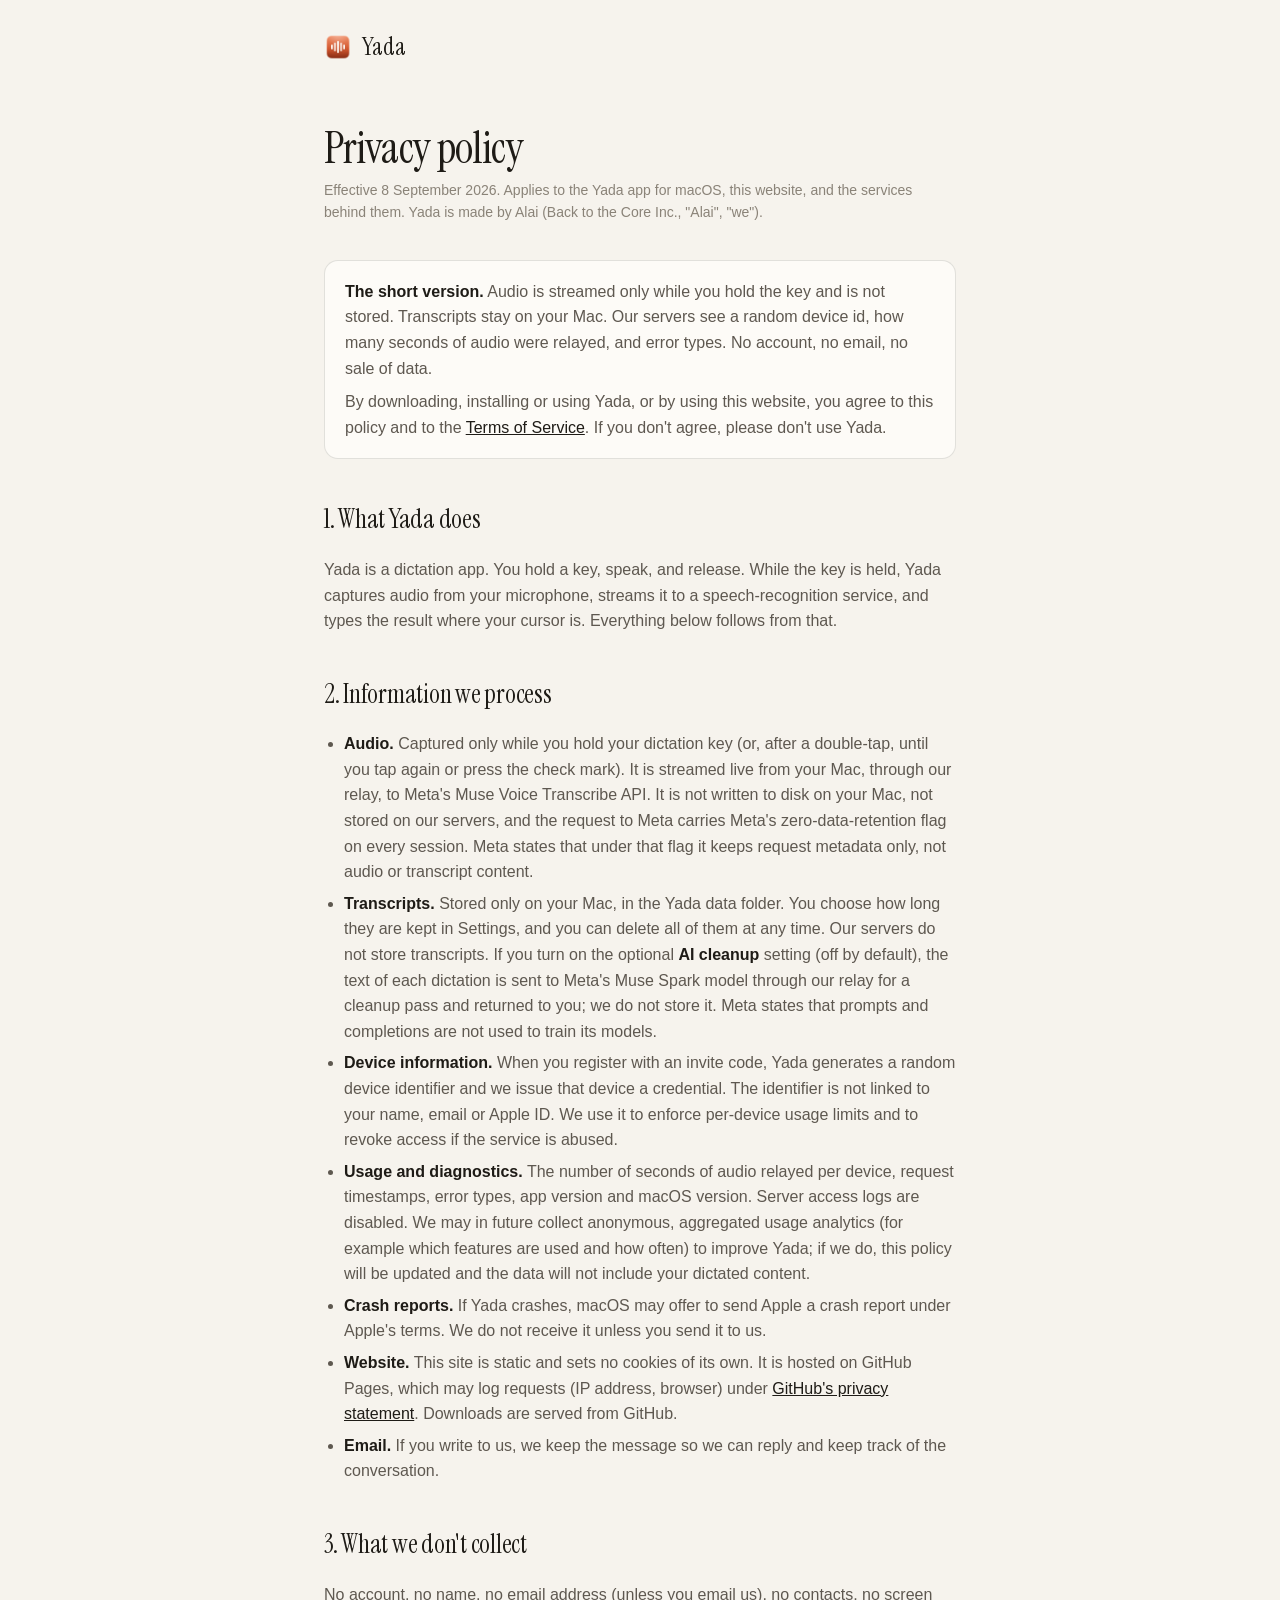
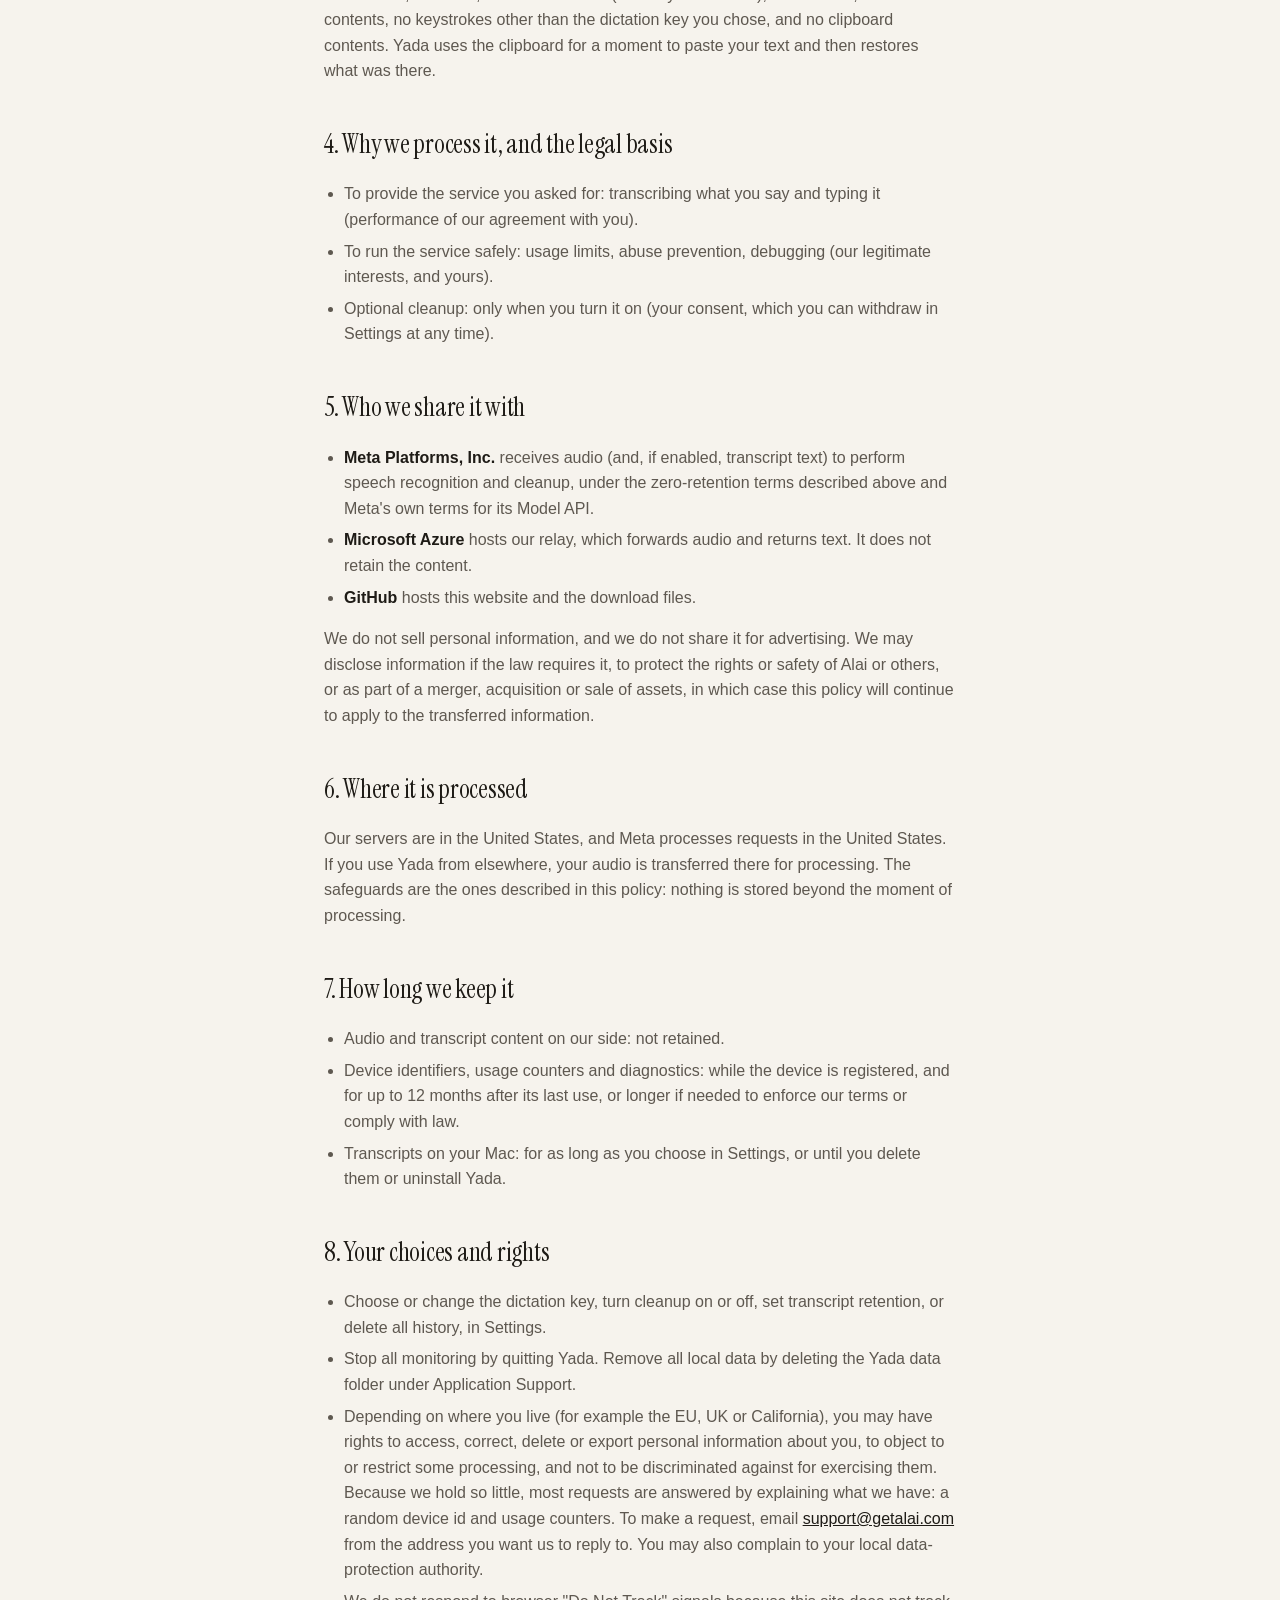
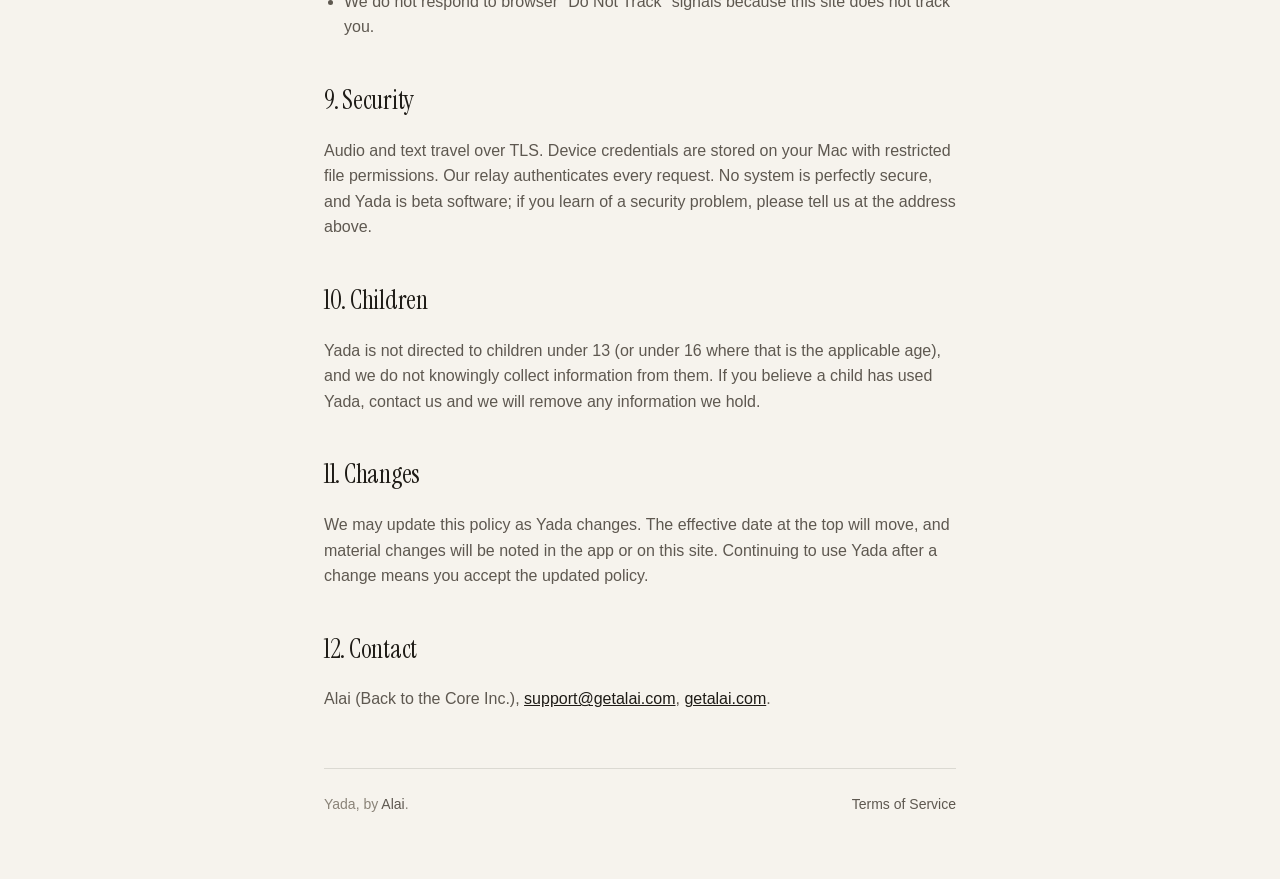
==== privacy/index.html @ 4c60f6fd "Privacy policy and terms of service; attribution to Alai" ====
<!doctype html>
<html lang="en">
<head>
<meta charset="utf-8">
<meta name="viewport" content="width=device-width, initial-scale=1">
<title>Yada privacy policy</title>
<meta name="description" content="What Yada collects, what it doesn't, and what happens to your voice.">
<link rel="icon" href="../favicon.svg" type="image/svg+xml">
<link rel="stylesheet" href="../legal.css">
</head>
<body>
<div class="wrap">
  <header><a class="brand" href="../"><img src="../icon.png" alt="" width="28" height="28"><span>Yada</span></a></header>

  <h1>Privacy policy</h1>
  <p class="meta">Effective 8 September 2026. Applies to the Yada app for macOS, this website, and the services behind them. Yada is made by Alai (Back to the Core Inc., "Alai", "we").</p>

  <div class="summary">
    <p><strong>The short version.</strong> Audio is streamed only while you hold the key and is not stored. Transcripts stay on your Mac. Our servers see a random device id, how many seconds of audio were relayed, and error types. No account, no email, no sale of data.</p>
    <p>By downloading, installing or using Yada, or by using this website, you agree to this policy and to the <a href="../terms/">Terms of Service</a>. If you don't agree, please don't use Yada.</p>
  </div>

  <h2>1. What Yada does</h2>
  <p>Yada is a dictation app. You hold a key, speak, and release. While the key is held, Yada captures audio from your microphone, streams it to a speech-recognition service, and types the result where your cursor is. Everything below follows from that.</p>

  <h2>2. Information we process</h2>
  <ul>
    <li><strong>Audio.</strong> Captured only while you hold your dictation key (or, after a double-tap, until you tap again or press the check mark). It is streamed live from your Mac, through our relay, to Meta's Muse Voice Transcribe API. It is not written to disk on your Mac, not stored on our servers, and the request to Meta carries Meta's zero-data-retention flag on every session. Meta states that under that flag it keeps request metadata only, not audio or transcript content.</li>
    <li><strong>Transcripts.</strong> Stored only on your Mac, in the Yada data folder. You choose how long they are kept in Settings, and you can delete all of them at any time. Our servers do not store transcripts. If you turn on the optional <strong>AI cleanup</strong> setting (off by default), the text of each dictation is sent to Meta's Muse Spark model through our relay for a cleanup pass and returned to you; we do not store it. Meta states that prompts and completions are not used to train its models.</li>
    <li><strong>Device information.</strong> When you register with an invite code, Yada generates a random device identifier and we issue that device a credential. The identifier is not linked to your name, email or Apple ID. We use it to enforce per-device usage limits and to revoke access if the service is abused.</li>
    <li><strong>Usage and diagnostics.</strong> The number of seconds of audio relayed per device, request timestamps, error types, app version and macOS version. Server access logs are disabled. We may in future collect anonymous, aggregated usage analytics (for example which features are used and how often) to improve Yada; if we do, this policy will be updated and the data will not include your dictated content.</li>
    <li><strong>Crash reports.</strong> If Yada crashes, macOS may offer to send Apple a crash report under Apple's terms. We do not receive it unless you send it to us.</li>
    <li><strong>Website.</strong> This site is static and sets no cookies of its own. It is hosted on GitHub Pages, which may log requests (IP address, browser) under <a href="https://docs.github.com/site-policy/privacy-policies/github-general-privacy-statement">GitHub's privacy statement</a>. Downloads are served from GitHub.</li>
    <li><strong>Email.</strong> If you write to us, we keep the message so we can reply and keep track of the conversation.</li>
  </ul>

  <h2>3. What we don't collect</h2>
  <p>No account, no name, no email address (unless you email us), no contacts, no screen contents, no keystrokes other than the dictation key you chose, and no clipboard contents. Yada uses the clipboard for a moment to paste your text and then restores what was there.</p>

  <h2>4. Why we process it, and the legal basis</h2>
  <ul>
    <li>To provide the service you asked for: transcribing what you say and typing it (performance of our agreement with you).</li>
    <li>To run the service safely: usage limits, abuse prevention, debugging (our legitimate interests, and yours).</li>
    <li>Optional cleanup: only when you turn it on (your consent, which you can withdraw in Settings at any time).</li>
  </ul>

  <h2>5. Who we share it with</h2>
  <ul>
    <li><strong>Meta Platforms, Inc.</strong> receives audio (and, if enabled, transcript text) to perform speech recognition and cleanup, under the zero-retention terms described above and Meta's own terms for its Model API.</li>
    <li><strong>Microsoft Azure</strong> hosts our relay, which forwards audio and returns text. It does not retain the content.</li>
    <li><strong>GitHub</strong> hosts this website and the download files.</li>
  </ul>
  <p>We do not sell personal information, and we do not share it for advertising. We may disclose information if the law requires it, to protect the rights or safety of Alai or others, or as part of a merger, acquisition or sale of assets, in which case this policy will continue to apply to the transferred information.</p>

  <h2>6. Where it is processed</h2>
  <p>Our servers are in the United States, and Meta processes requests in the United States. If you use Yada from elsewhere, your audio is transferred there for processing. The safeguards are the ones described in this policy: nothing is stored beyond the moment of processing.</p>

  <h2>7. How long we keep it</h2>
  <ul>
    <li>Audio and transcript content on our side: not retained.</li>
    <li>Device identifiers, usage counters and diagnostics: while the device is registered, and for up to 12 months after its last use, or longer if needed to enforce our terms or comply with law.</li>
    <li>Transcripts on your Mac: for as long as you choose in Settings, or until you delete them or uninstall Yada.</li>
  </ul>

  <h2>8. Your choices and rights</h2>
  <ul>
    <li>Choose or change the dictation key, turn cleanup on or off, set transcript retention, or delete all history, in Settings.</li>
    <li>Stop all monitoring by quitting Yada. Remove all local data by deleting the Yada data folder under Application Support.</li>
    <li>Depending on where you live (for example the EU, UK or California), you may have rights to access, correct, delete or export personal information about you, to object to or restrict some processing, and not to be discriminated against for exercising them. Because we hold so little, most requests are answered by explaining what we have: a random device id and usage counters. To make a request, email <a href="mailto:support@getalai.com?subject=Yada%20privacy">support@getalai.com</a> from the address you want us to reply to. You may also complain to your local data-protection authority.</li>
    <li>We do not respond to browser "Do Not Track" signals because this site does not track you.</li>
  </ul>

  <h2>9. Security</h2>
  <p>Audio and text travel over TLS. Device credentials are stored on your Mac with restricted file permissions. Our relay authenticates every request. No system is perfectly secure, and Yada is beta software; if you learn of a security problem, please tell us at the address above.</p>

  <h2>10. Children</h2>
  <p>Yada is not directed to children under 13 (or under 16 where that is the applicable age), and we do not knowingly collect information from them. If you believe a child has used Yada, contact us and we will remove any information we hold.</p>

  <h2>11. Changes</h2>
  <p>We may update this policy as Yada changes. The effective date at the top will move, and material changes will be noted in the app or on this site. Continuing to use Yada after a change means you accept the updated policy.</p>

  <h2>12. Contact</h2>
  <p>Alai (Back to the Core Inc.), <a href="mailto:support@getalai.com">support@getalai.com</a>, <a href="https://getalai.com">getalai.com</a>.</p>

  <footer>
    <span>Yada, by <a href="https://getalai.com">Alai</a>.</span>
    <span><a href="../terms/">Terms of Service</a></span>
  </footer>
</div>
</body>
</html>
---- legal.css ----
@font-face {
  font-family: 'Instrument Serif';
  font-style: normal; font-weight: 400; font-display: swap;
  src: url('../fonts/InstrumentSerif-Regular.woff2') format('woff2');
}
:root {
  --bg: #f6f3ed; --bg-raised: #fdfbf7; --ink: #1e1b16; --ink-2: #5e5850; --ink-3: #8a8378;
  --line: rgba(30, 27, 22, 0.12); --ember: #c4481f;
  --serif: 'Instrument Serif', 'Iowan Old Style', Palatino, 'Times New Roman', serif;
  --sans: -apple-system, BlinkMacSystemFont, 'SF Pro Text', 'Helvetica Neue', 'Segoe UI', sans-serif;
  color-scheme: light dark;
}
@media (prefers-color-scheme: dark) {
  :root { --bg: #131110; --bg-raised: #1c1917; --ink: #f1ece3; --ink-2: #aba396; --ink-3: #7d766b; --line: rgba(241, 236, 227, 0.14); --ember: #e0714b; }
}
* { box-sizing: border-box; }
body { margin: 0; background: var(--bg); color: var(--ink); font-family: var(--sans); font-size: 16px; line-height: 1.6; -webkit-font-smoothing: antialiased; }
.wrap { max-width: 680px; margin: 0 auto; padding: 0 24px 64px; }
header { padding: 28px 0 0; }
.brand { display: inline-flex; align-items: center; gap: 10px; text-decoration: none; color: inherit; }
.brand img { width: 28px; height: 28px; border-radius: 7px; }
.brand span { font-family: var(--serif); font-size: 24px; }
h1 { font-family: var(--serif); font-weight: 400; font-size: 44px; letter-spacing: -0.02em; line-height: 1.05; margin: 56px 0 8px; }
.meta { color: var(--ink-3); font-size: 14px; margin: 0 0 36px; }
h2 { font-family: var(--serif); font-weight: 400; font-size: 26px; letter-spacing: -0.01em; margin: 40px 0 10px; }
p, li { color: var(--ink-2); }
p strong, li strong { color: var(--ink); font-weight: 600; }
a { color: var(--ink); }
ul { padding-left: 20px; }
li { margin: 6px 0; }
.summary { background: var(--bg-raised); border: 1px solid var(--line); border-radius: 14px; padding: 18px 20px; margin: 0 0 8px; }
.summary p { margin: 0 0 8px; }
.summary p:last-child { margin: 0; }
footer { margin-top: 56px; padding-top: 24px; border-top: 1px solid var(--line); color: var(--ink-3); font-size: 14px; display: flex; justify-content: space-between; flex-wrap: wrap; gap: 12px; }
footer a { color: var(--ink-2); text-decoration: none; }
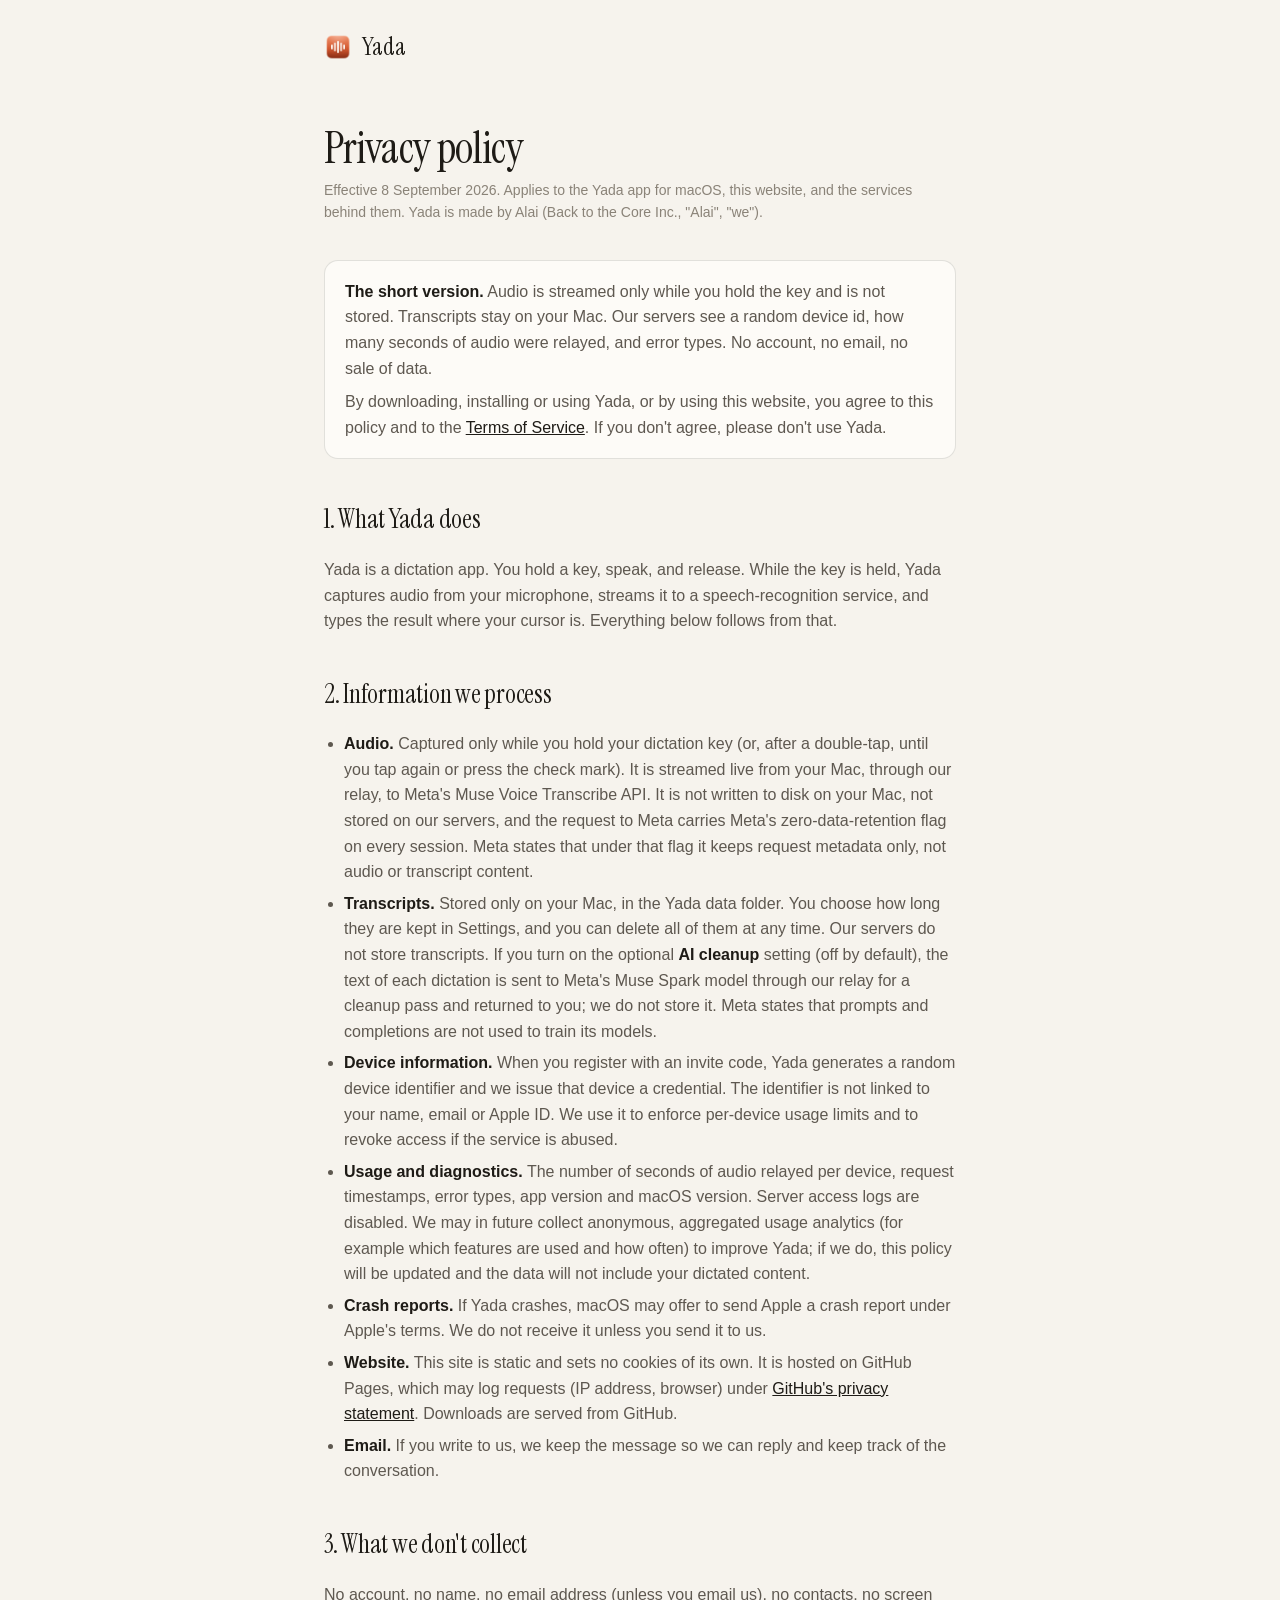
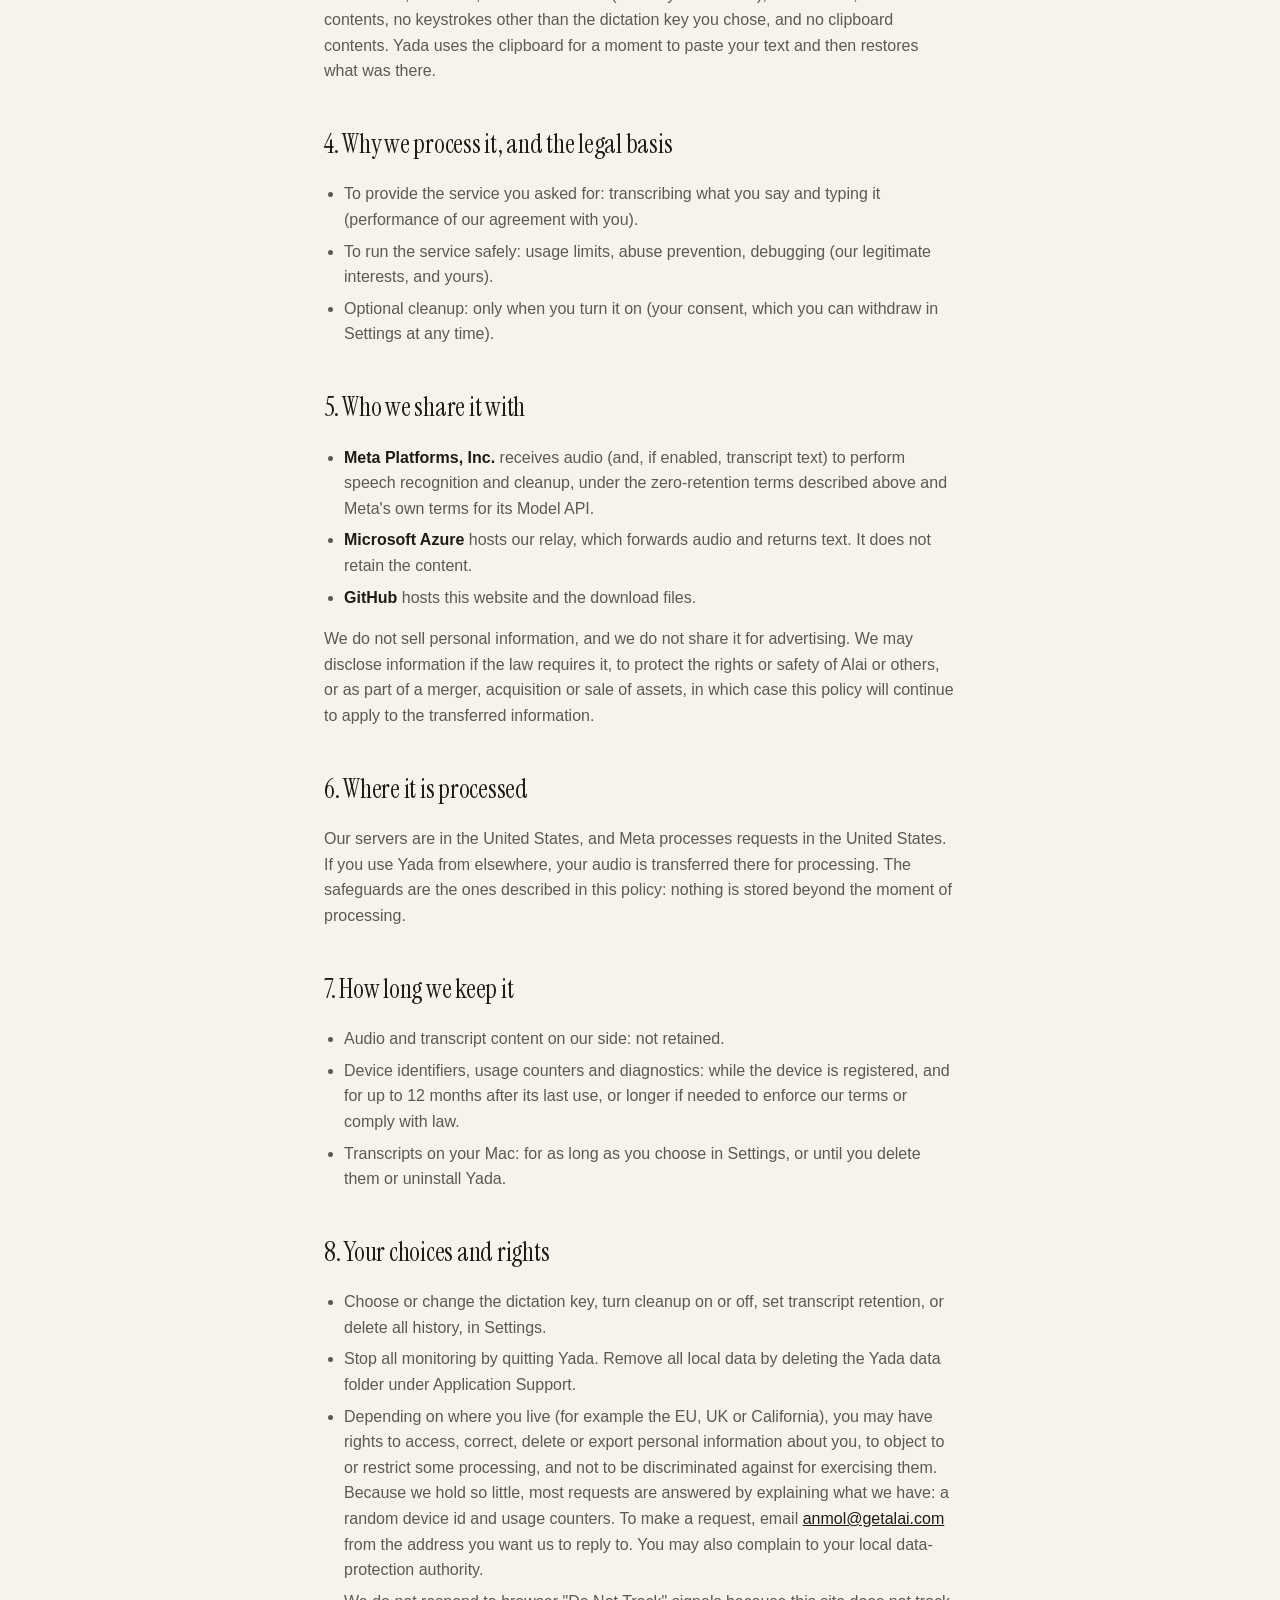
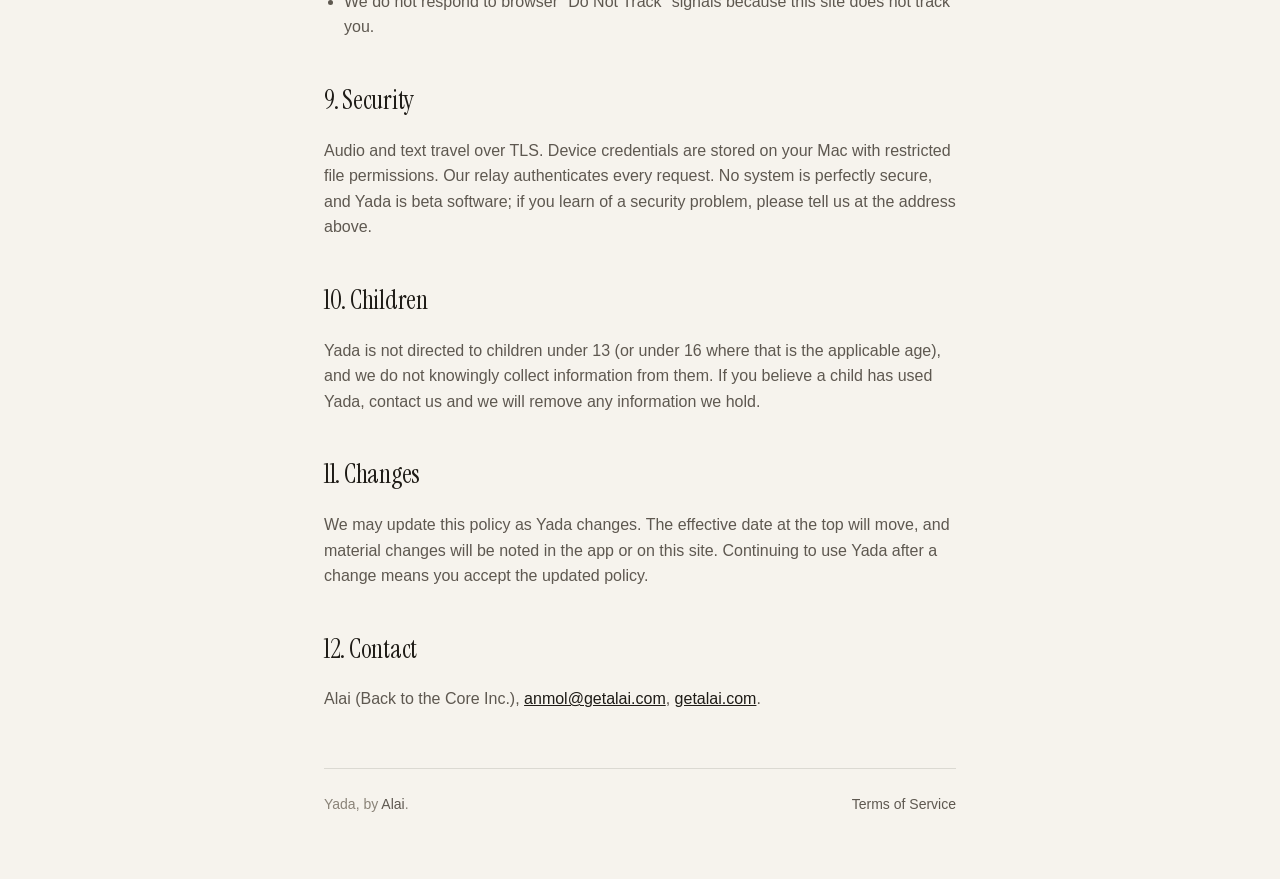
==== commit 8814927f: "Contact anmol@getalai.com; California law to match Alai's terms" ====
--- a/privacy/index.html
+++ b/privacy/index.html
@@ -66,7 +66,7 @@
   <ul>
     <li>Choose or change the dictation key, turn cleanup on or off, set transcript retention, or delete all history, in Settings.</li>
     <li>Stop all monitoring by quitting Yada. Remove all local data by deleting the Yada data folder under Application Support.</li>
-    <li>Depending on where you live (for example the EU, UK or California), you may have rights to access, correct, delete or export personal information about you, to object to or restrict some processing, and not to be discriminated against for exercising them. Because we hold so little, most requests are answered by explaining what we have: a random device id and usage counters. To make a request, email <a href="mailto:support@getalai.com?subject=Yada%20privacy">support@getalai.com</a> from the address you want us to reply to. You may also complain to your local data-protection authority.</li>
+    <li>Depending on where you live (for example the EU, UK or California), you may have rights to access, correct, delete or export personal information about you, to object to or restrict some processing, and not to be discriminated against for exercising them. Because we hold so little, most requests are answered by explaining what we have: a random device id and usage counters. To make a request, email <a href="mailto:anmol@getalai.com?subject=Yada%20privacy">anmol@getalai.com</a> from the address you want us to reply to. You may also complain to your local data-protection authority.</li>
     <li>We do not respond to browser "Do Not Track" signals because this site does not track you.</li>
   </ul>
 
@@ -80,7 +80,7 @@
   <p>We may update this policy as Yada changes. The effective date at the top will move, and material changes will be noted in the app or on this site. Continuing to use Yada after a change means you accept the updated policy.</p>
 
   <h2>12. Contact</h2>
-  <p>Alai (Back to the Core Inc.), <a href="mailto:support@getalai.com">support@getalai.com</a>, <a href="https://getalai.com">getalai.com</a>.</p>
+  <p>Alai (Back to the Core Inc.), <a href="mailto:anmol@getalai.com">anmol@getalai.com</a>, <a href="https://getalai.com">getalai.com</a>.</p>
 
   <footer>
     <span>Yada, by <a href="https://getalai.com">Alai</a>.</span>
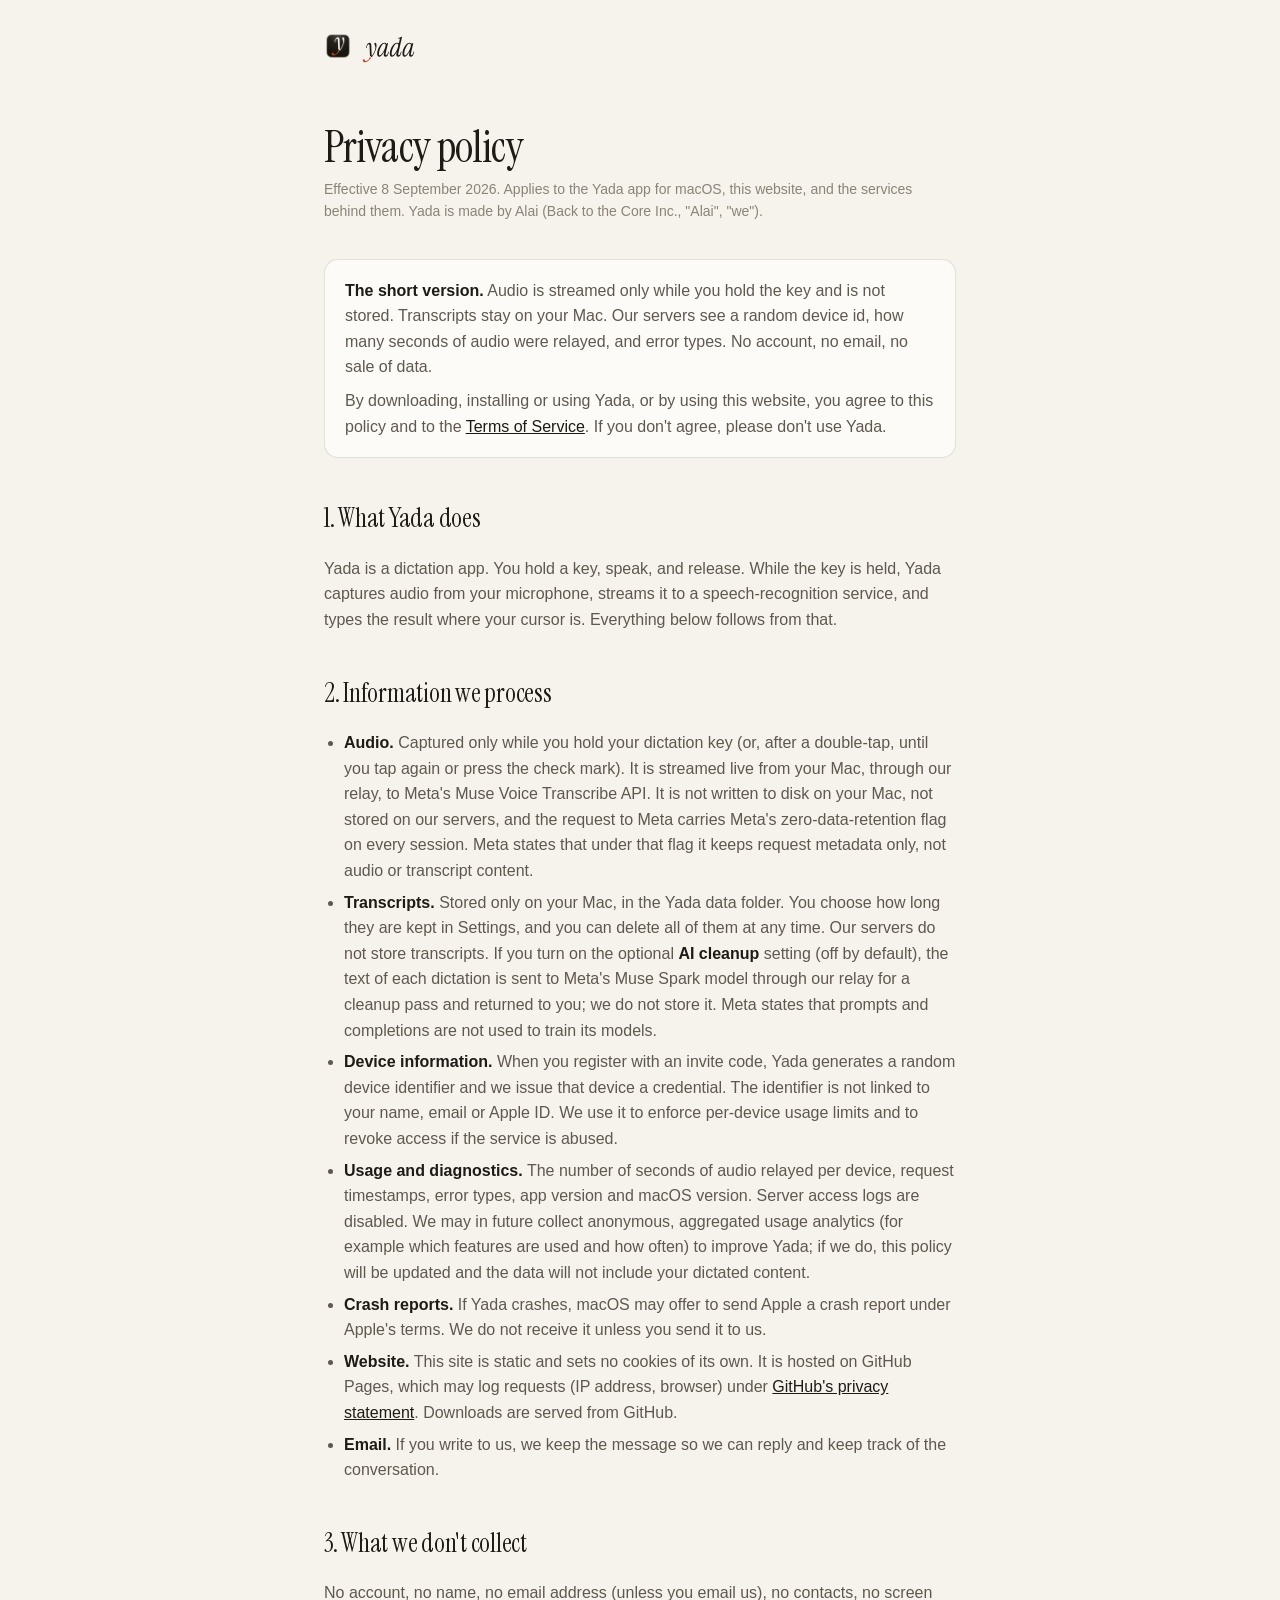
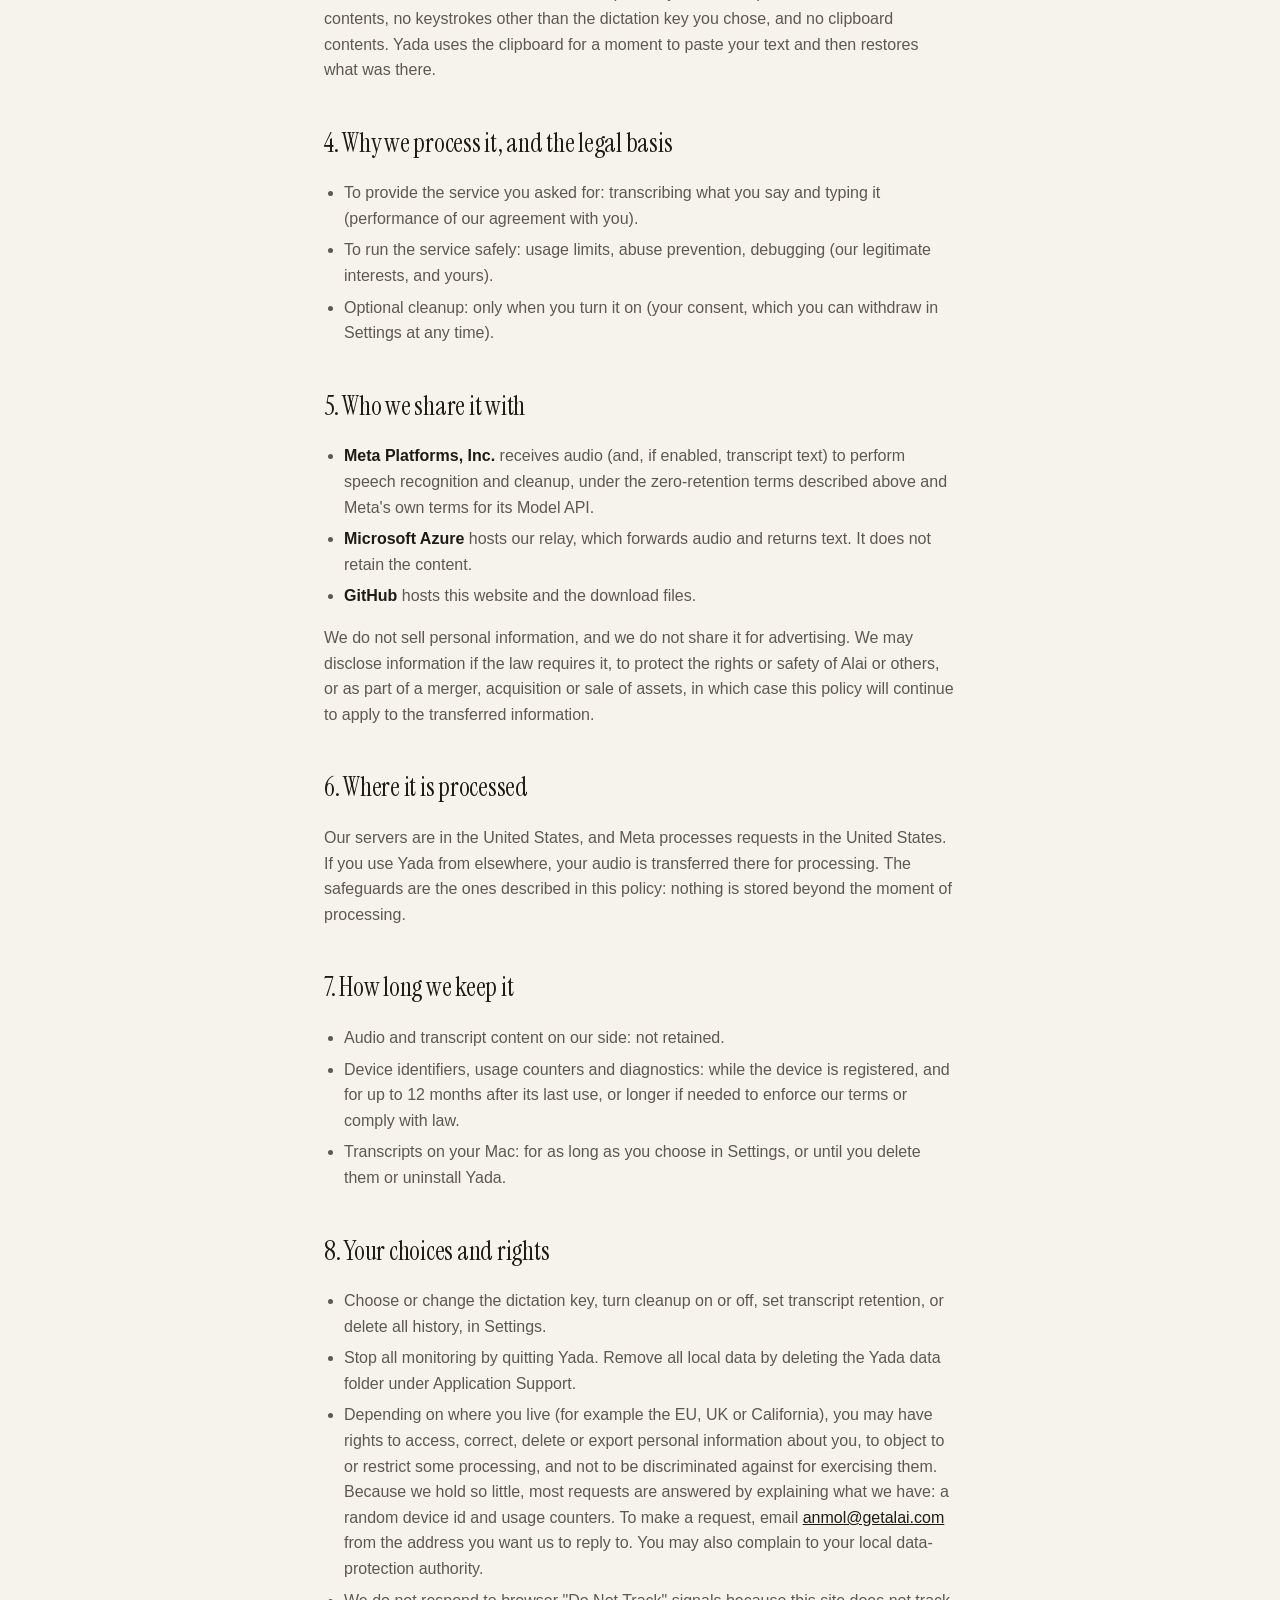
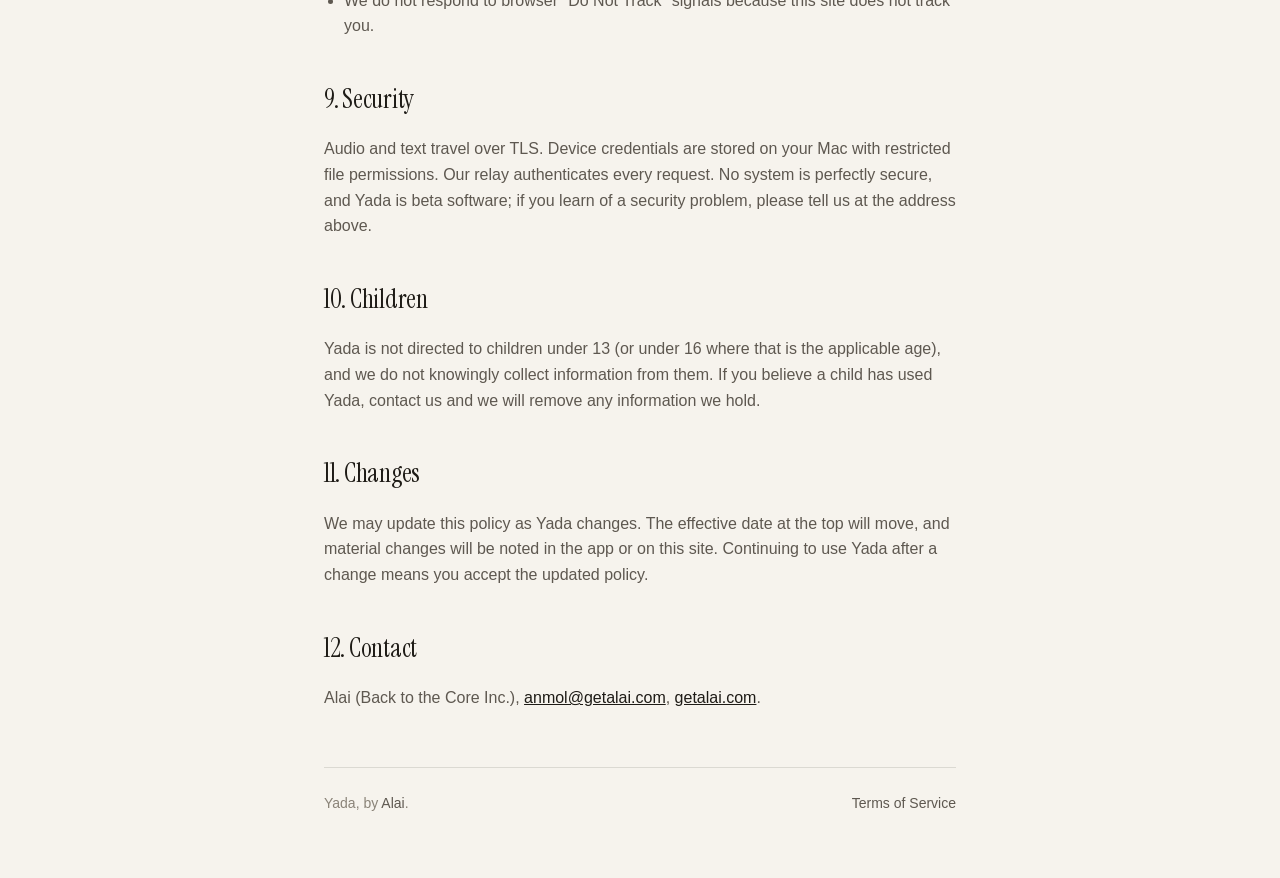
==== commit 8a5f85a4: "New brand mark and wordmark" ====
--- a/privacy/index.html
+++ b/privacy/index.html
@@ -10,7 +10,7 @@
 </head>
 <body>
 <div class="wrap">
-  <header><a class="brand" href="../"><img src="../icon.png" alt="" width="28" height="28"><span>Yada</span></a></header>
+  <header><a class="brand" href="../"><img class="mark" src="../icon.png" alt="" width="28" height="28"><img class="word" src="../wordmark.svg" alt="Yada" height="30"></a></header>
 
   <h1>Privacy policy</h1>
   <p class="meta">Effective 8 September 2026. Applies to the Yada app for macOS, this website, and the services behind them. Yada is made by Alai (Back to the Core Inc., "Alai", "we").</p>
--- a/legal.css
+++ b/legal.css
@@ -18,8 +18,9 @@
 .wrap { max-width: 680px; margin: 0 auto; padding: 0 24px 64px; }
 header { padding: 28px 0 0; }
 .brand { display: inline-flex; align-items: center; gap: 10px; text-decoration: none; color: inherit; }
-.brand img { width: 28px; height: 28px; border-radius: 7px; }
-.brand span { font-family: var(--serif); font-size: 24px; }
+.brand .mark { width: 28px; height: 28px; }
+.brand .word { height: 30px; width: auto; margin-top: 6px; }
+@media (prefers-color-scheme: dark) { .brand .word { filter: invert(1) hue-rotate(180deg) brightness(1.15); } }
 h1 { font-family: var(--serif); font-weight: 400; font-size: 44px; letter-spacing: -0.02em; line-height: 1.05; margin: 56px 0 8px; }
 .meta { color: var(--ink-3); font-size: 14px; margin: 0 0 36px; }
 h2 { font-family: var(--serif); font-weight: 400; font-size: 26px; letter-spacing: -0.01em; margin: 40px 0 10px; }
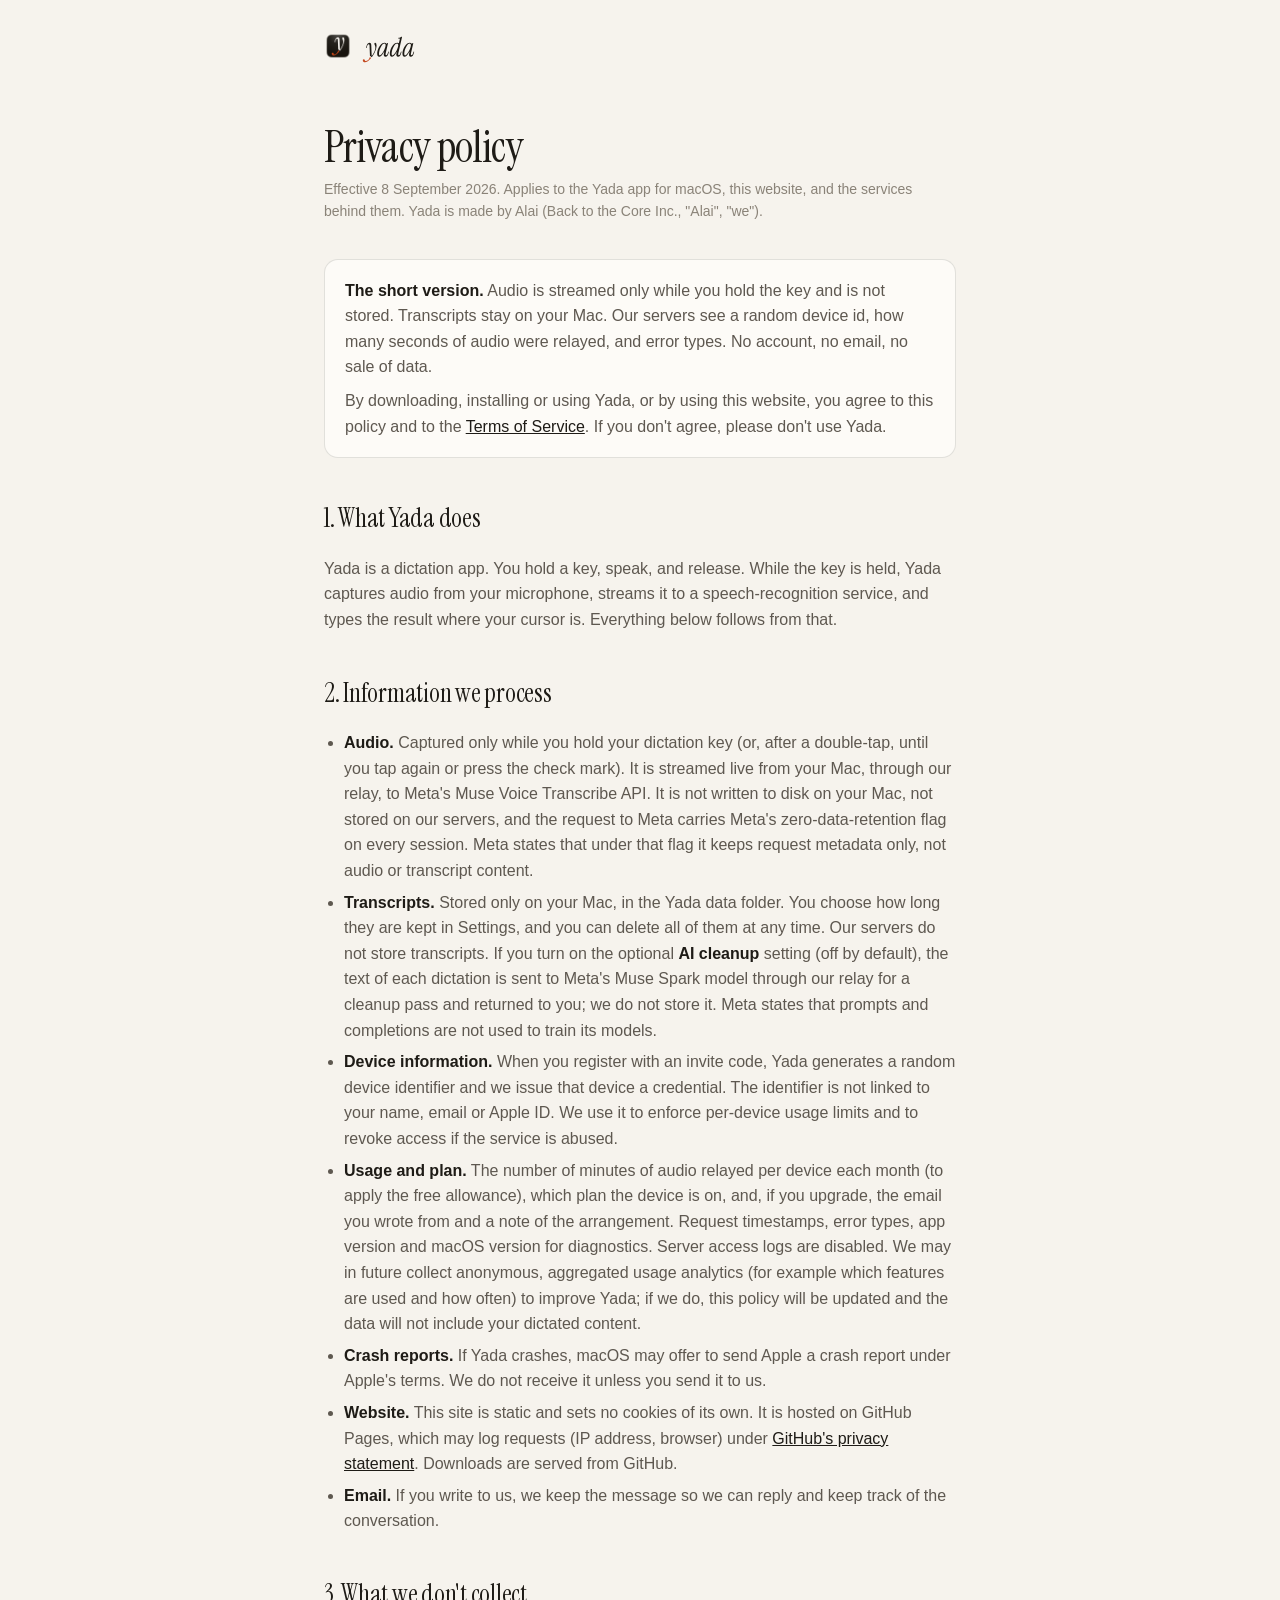
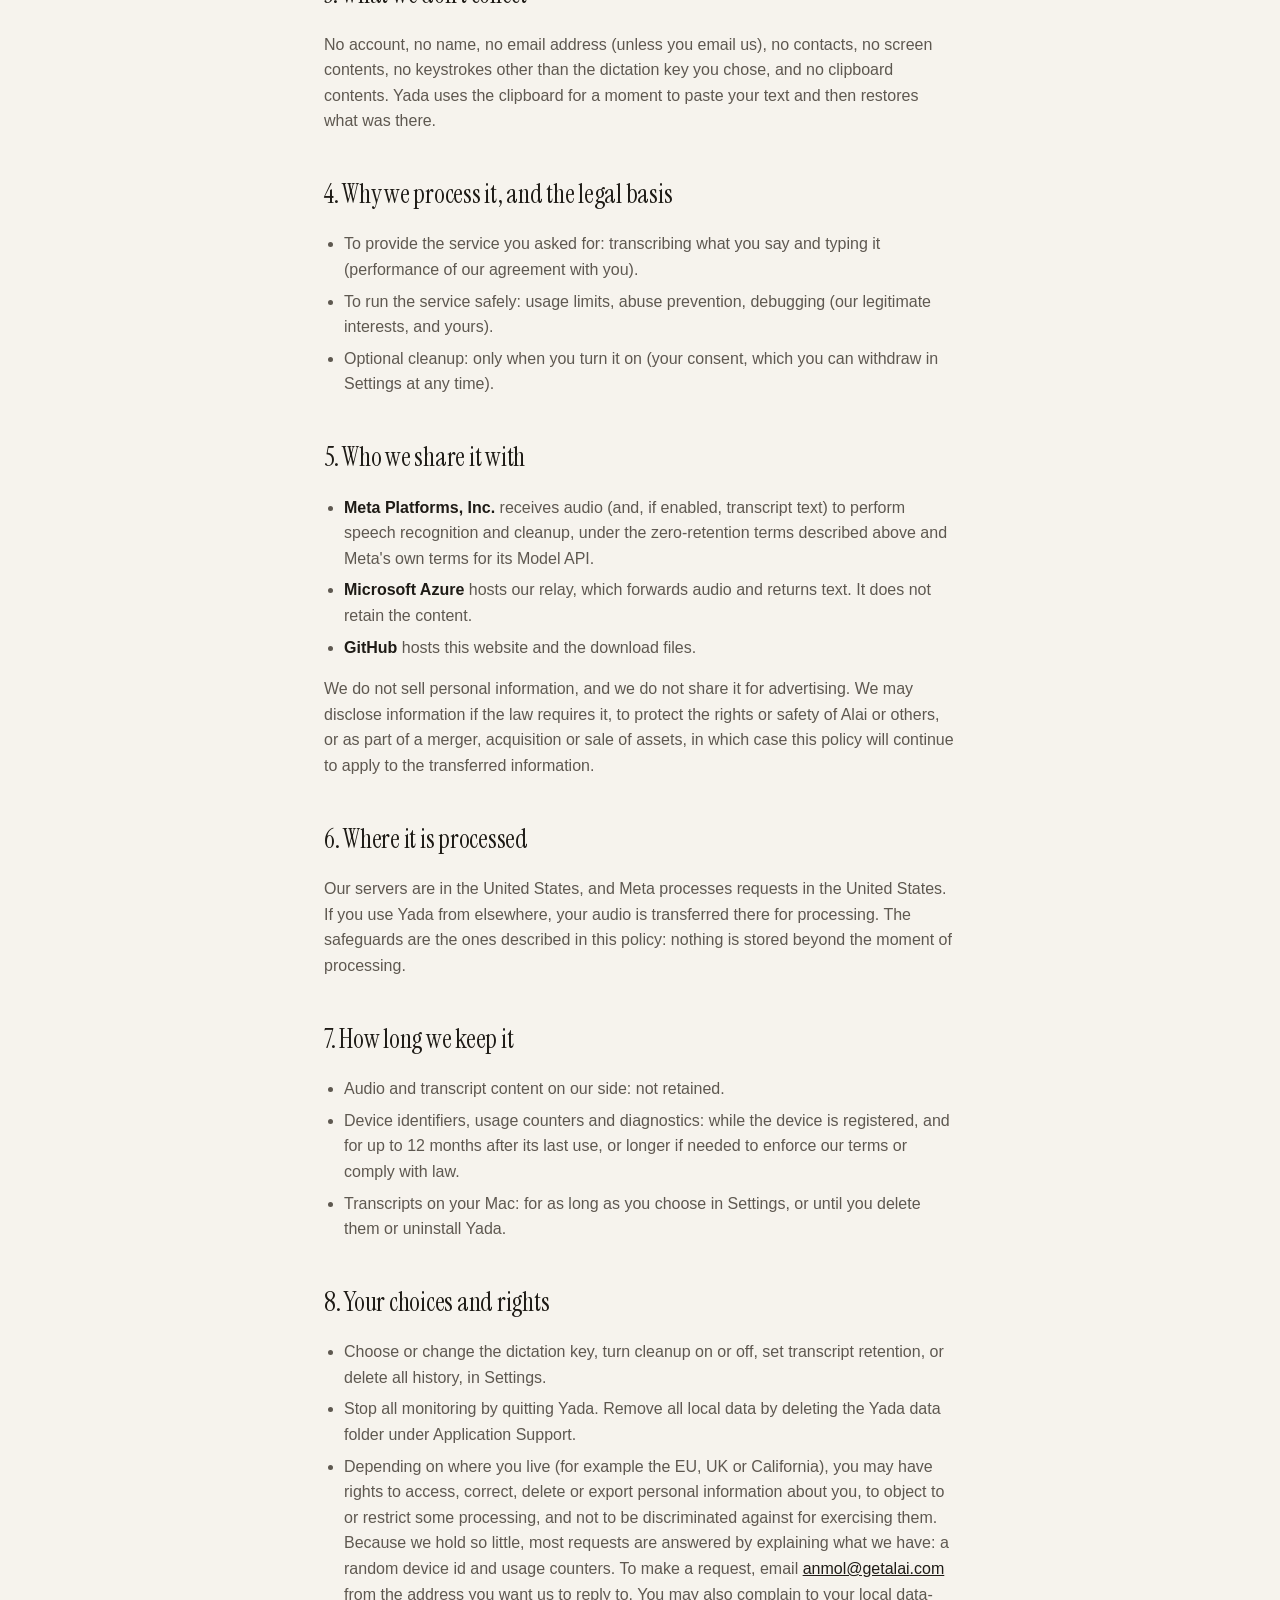
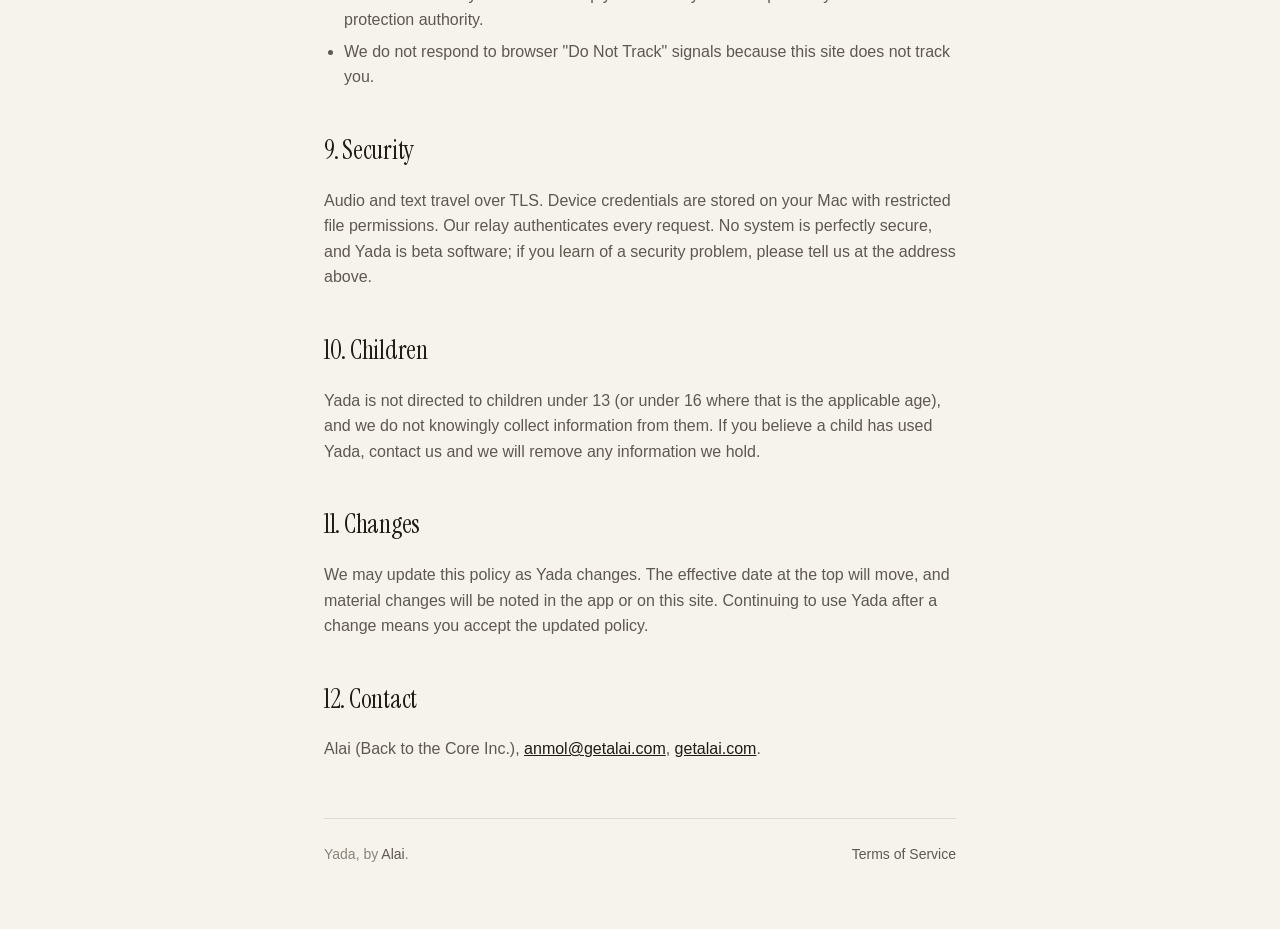
==== commit d8bd4562: "Free plan: 60 minutes a month, upgrade by email from $2; registration is open" ====
--- a/privacy/index.html
+++ b/privacy/index.html
@@ -10,7 +10,13 @@
 </head>
 <body>
 <div class="wrap">
-  <header><a class="brand" href="../"><img class="mark" src="../icon.png" alt="" width="28" height="28"><img class="word" src="../wordmark.svg" alt="Yada" height="30"></a></header>
+  <header><a class="brand" href="../"><img class="mark" src="../icon.png" alt="" width="28" height="28"><svg xmlns="http://www.w3.org/2000/svg" viewBox="0 0 66 36" class="word" role="img" aria-label="Yada">
+  <path d="M11.77 27.78 9.52 25.96Q9.53 25.63 9.51 25.3L9.03 13.82Q9 12.98 8.74 12.65Q8.49 12.31 8.1 12.31Q7.4 12.31 6.76 13.16Q6.12 14.01 5.7 16.38Q5.61 16.79 5.29 16.79Q5.11 16.79 5.02 16.71Q4.88 16.57 4.94 16.22Q5.32 14.01 6.01 12.76Q6.7 11.51 7.48 11Q8.26 10.49 8.94 10.49Q9.93 10.49 10.5 11.18Q11.08 11.86 11.14 13.53L11.59 25.82Q11.59 26.04 11.74 26.09Q11.88 26.14 12.01 25.94Q13.13 24.38 14.04 22.7Q14.95 21.02 15.5 19.38Q16.04 17.75 16.04 16.38Q16.04 15.03 15.75 14.25Q15.46 13.46 15.16 12.92Q14.86 12.38 14.86 11.74Q14.86 10.49 15.94 10.49Q17.48 10.49 17.48 13.88Q17.48 15.74 16.84 17.93Q16.2 20.12 15.1 22.38Q13.99 24.63 12.57 26.68Q12.17 27.25 11.77 27.78Z" fill="var(--ink)"/>
+  <path d="M3.56 33.88Q2.34 33.88 1.67 33.26Q1 32.63 1 31.74Q1 31.06 1.35 30.73Q1.7 30.39 2.12 30.39Q2.73 30.39 2.98 30.71Q3.24 31.03 3.37 31.46Q3.5 31.9 3.77 32.22Q4.04 32.54 4.65 32.54Q5.83 32.54 6.98 31.59Q8.14 30.65 8.87 29Q9.2 28.27 9.36 27.47L10.98 28.79Q10.3 29.62 9.59 30.36Q8.04 31.99 6.49 32.94Q4.94 33.88 3.56 33.88Z" fill="var(--ember)"/>
+  <path d="M20.65 27.29Q19.5 27.29 18.86 26.3Q18.22 25.3 18.22 23.38Q18.22 21.56 18.73 19.72Q19.24 17.88 20.14 16.22Q21.03 14.55 22.17 13.27Q23.3 11.99 24.57 11.24Q25.83 10.49 27.08 10.49Q27.69 10.49 28.23 10.73Q28.78 10.97 29.13 11.48Q29.32 11.77 29.51 11.77Q29.7 11.77 29.9 11.48Q30.25 10.97 30.47 10.82Q30.7 10.68 30.89 10.68Q31.3 10.68 31.21 11.13L28.36 23.38Q27.88 25.46 29 25.46Q29.74 25.46 30.33 24.47Q30.92 23.48 31.53 21.4Q31.62 21.05 31.94 21.05Q32.17 21.05 32.23 21.24Q32.3 21.43 32.23 21.69Q31.62 24.7 30.6 25.99Q29.58 27.29 28.14 27.29Q26.89 27.29 26.36 26.23Q25.83 25.18 26.25 23.35L26.66 21.59Q26.73 21.37 26.58 21.34Q26.44 21.3 26.34 21.5Q24.58 24.73 23.22 26.01Q21.86 27.29 20.65 27.29ZM21.45 25.66Q22.22 25.66 23.14 24.73Q24.07 23.8 24.98 22.33Q25.9 20.86 26.66 19.16Q27.43 17.46 27.9 15.9Q28.36 14.33 28.36 13.24Q28.36 11.29 26.98 11.29Q26.15 11.29 25.22 12.04Q24.3 12.79 23.45 14.07Q22.6 15.35 21.91 16.97Q21.22 18.58 20.81 20.33Q20.39 22.07 20.39 23.74Q20.39 24.86 20.66 25.26Q20.94 25.66 21.45 25.66Z" fill="var(--ink)"/>
+  <path d="M35.85 27.29Q34.66 27.29 34.02 26.3Q33.38 25.3 33.38 23.38Q33.38 21.56 33.9 19.72Q34.41 17.88 35.3 16.22Q36.2 14.55 37.34 13.27Q38.47 11.99 39.74 11.24Q41 10.49 42.25 10.49Q43.11 10.49 43.75 10.94Q44.2 11.22 44.3 10.74L45.32 6.52Q45.48 5.94 45.34 5.72Q45.19 5.5 44.74 5.46L43.78 5.37Q43.3 5.34 43.37 4.95Q43.43 4.66 43.82 4.6Q44.97 4.41 45.86 4.14Q46.76 3.86 47.3 3.42Q47.56 3.22 47.78 3.22Q48.17 3.22 48.07 3.7L43.53 23.38Q43.05 25.46 44.17 25.46Q44.9 25.46 45.5 24.47Q46.09 23.48 46.7 21.4Q46.79 21.05 47.11 21.05Q47.34 21.05 47.4 21.24Q47.46 21.43 47.4 21.69Q46.79 24.7 45.72 25.99Q44.65 27.29 43.21 27.29Q41.96 27.29 41.43 26.23Q40.9 25.18 41.32 23.35L41.67 21.88Q41.74 21.66 41.59 21.62Q41.45 21.59 41.35 21.78Q39.82 24.79 38.44 26.04Q37.06 27.29 35.85 27.29ZM36.62 25.66Q37.38 25.66 38.31 24.73Q39.24 23.8 40.15 22.33Q41.06 20.86 41.83 19.16Q42.6 17.46 43.06 15.9Q43.53 14.33 43.53 13.24Q43.53 11.29 42.15 11.29Q41.32 11.29 40.39 12.04Q39.46 12.79 38.62 14.07Q37.77 15.35 37.08 16.97Q36.39 18.58 35.98 20.33Q35.56 22.07 35.56 23.74Q35.56 24.86 35.86 25.26Q36.17 25.66 36.62 25.66Z" fill="var(--ink)"/>
+  <path d="M50.98 27.29Q49.83 27.29 49.19 26.3Q48.55 25.3 48.55 23.38Q48.55 21.56 49.06 19.72Q49.58 17.88 50.47 16.22Q51.37 14.55 52.5 13.27Q53.64 11.99 54.9 11.24Q56.17 10.49 57.42 10.49Q58.02 10.49 58.57 10.73Q59.11 10.97 59.46 11.48Q59.66 11.77 59.85 11.77Q60.04 11.77 60.23 11.48Q60.58 10.97 60.81 10.82Q61.03 10.68 61.22 10.68Q61.64 10.68 61.54 11.13L58.7 23.38Q58.22 25.46 59.34 25.46Q60.07 25.46 60.66 24.47Q61.26 23.48 61.86 21.4Q61.96 21.05 62.28 21.05Q62.5 21.05 62.57 21.24Q62.63 21.43 62.57 21.69Q61.96 24.7 60.94 25.99Q59.91 27.29 58.47 27.29Q57.22 27.29 56.7 26.23Q56.17 25.18 56.58 23.35L57 21.59Q57.06 21.37 56.92 21.34Q56.78 21.3 56.68 21.5Q54.92 24.73 53.56 26.01Q52.2 27.29 50.98 27.29ZM51.78 25.66Q52.55 25.66 53.48 24.73Q54.41 23.8 55.32 22.33Q56.23 20.86 57 19.16Q57.77 17.46 58.23 15.9Q58.7 14.33 58.7 13.24Q58.7 11.29 57.32 11.29Q56.49 11.29 55.56 12.04Q54.63 12.79 53.78 14.07Q52.94 15.35 52.25 16.97Q51.56 18.58 51.14 20.33Q50.73 22.07 50.73 23.74Q50.73 24.86 51 25.26Q51.27 25.66 51.78 25.66Z" fill="var(--ink)"/>
+</svg></a></header>
 
   <h1>Privacy policy</h1>
   <p class="meta">Effective 8 September 2026. Applies to the Yada app for macOS, this website, and the services behind them. Yada is made by Alai (Back to the Core Inc., "Alai", "we").</p>
@@ -28,7 +34,7 @@
     <li><strong>Audio.</strong> Captured only while you hold your dictation key (or, after a double-tap, until you tap again or press the check mark). It is streamed live from your Mac, through our relay, to Meta's Muse Voice Transcribe API. It is not written to disk on your Mac, not stored on our servers, and the request to Meta carries Meta's zero-data-retention flag on every session. Meta states that under that flag it keeps request metadata only, not audio or transcript content.</li>
     <li><strong>Transcripts.</strong> Stored only on your Mac, in the Yada data folder. You choose how long they are kept in Settings, and you can delete all of them at any time. Our servers do not store transcripts. If you turn on the optional <strong>AI cleanup</strong> setting (off by default), the text of each dictation is sent to Meta's Muse Spark model through our relay for a cleanup pass and returned to you; we do not store it. Meta states that prompts and completions are not used to train its models.</li>
     <li><strong>Device information.</strong> When you register with an invite code, Yada generates a random device identifier and we issue that device a credential. The identifier is not linked to your name, email or Apple ID. We use it to enforce per-device usage limits and to revoke access if the service is abused.</li>
-    <li><strong>Usage and diagnostics.</strong> The number of seconds of audio relayed per device, request timestamps, error types, app version and macOS version. Server access logs are disabled. We may in future collect anonymous, aggregated usage analytics (for example which features are used and how often) to improve Yada; if we do, this policy will be updated and the data will not include your dictated content.</li>
+    <li><strong>Usage and plan.</strong> The number of minutes of audio relayed per device each month (to apply the free allowance), which plan the device is on, and, if you upgrade, the email you wrote from and a note of the arrangement. Request timestamps, error types, app version and macOS version for diagnostics. Server access logs are disabled. We may in future collect anonymous, aggregated usage analytics (for example which features are used and how often) to improve Yada; if we do, this policy will be updated and the data will not include your dictated content.</li>
     <li><strong>Crash reports.</strong> If Yada crashes, macOS may offer to send Apple a crash report under Apple's terms. We do not receive it unless you send it to us.</li>
     <li><strong>Website.</strong> This site is static and sets no cookies of its own. It is hosted on GitHub Pages, which may log requests (IP address, browser) under <a href="https://docs.github.com/site-policy/privacy-policies/github-general-privacy-statement">GitHub's privacy statement</a>. Downloads are served from GitHub.</li>
     <li><strong>Email.</strong> If you write to us, we keep the message so we can reply and keep track of the conversation.</li>
--- a/legal.css
+++ b/legal.css
@@ -20,7 +20,6 @@
 .brand { display: inline-flex; align-items: center; gap: 10px; text-decoration: none; color: inherit; }
 .brand .mark { width: 28px; height: 28px; }
 .brand .word { height: 30px; width: auto; margin-top: 6px; }
-@media (prefers-color-scheme: dark) { .brand .word { filter: invert(1) hue-rotate(180deg) brightness(1.15); } }
 h1 { font-family: var(--serif); font-weight: 400; font-size: 44px; letter-spacing: -0.02em; line-height: 1.05; margin: 56px 0 8px; }
 .meta { color: var(--ink-3); font-size: 14px; margin: 0 0 36px; }
 h2 { font-family: var(--serif); font-weight: 400; font-size: 26px; letter-spacing: -0.01em; margin: 40px 0 10px; }
